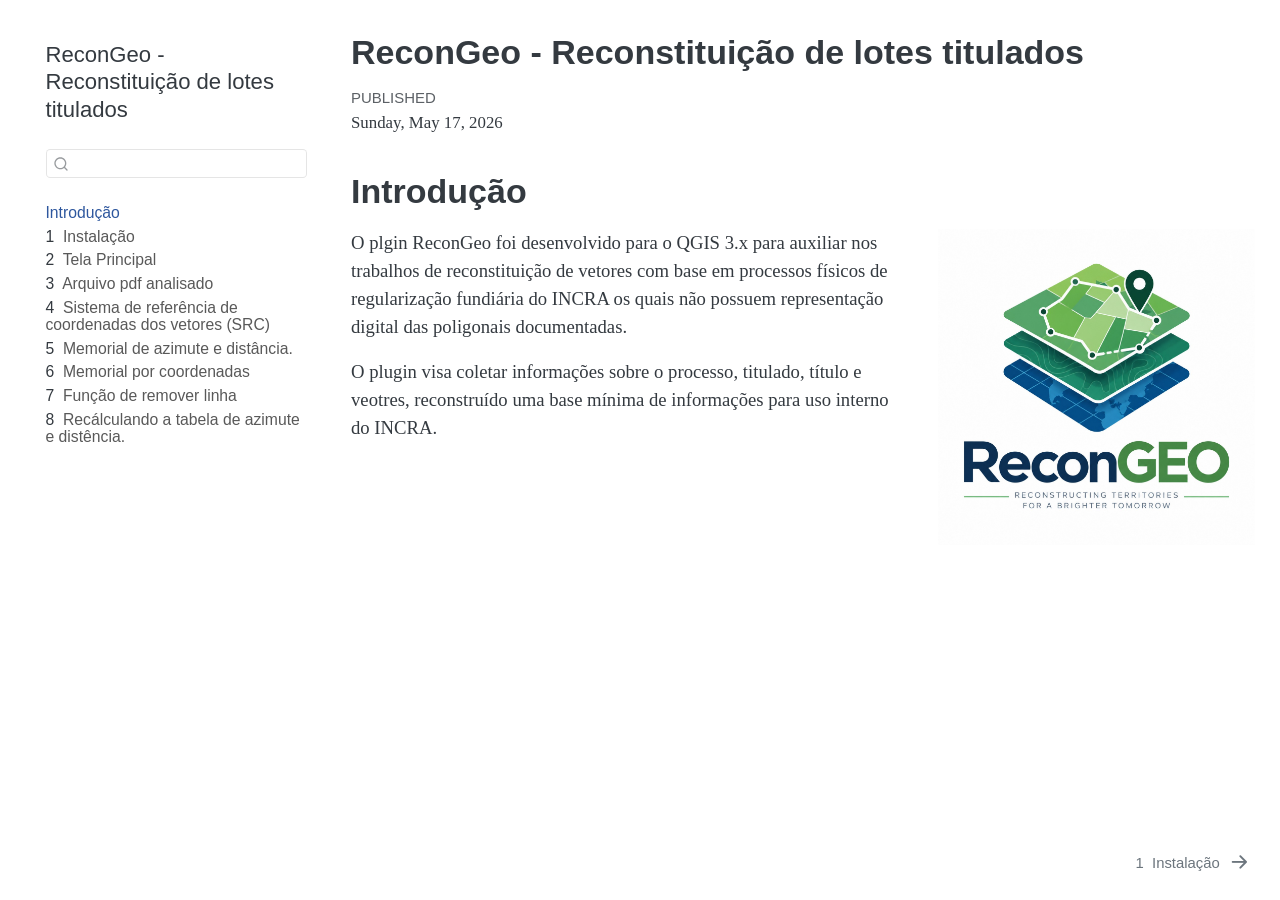
==== docs/index.html @ d29b4bd7 "manual" ====
<!DOCTYPE html>
<html xmlns="http://www.w3.org/1999/xhtml" lang="en" xml:lang="en"><head>

<meta charset="utf-8">
<meta name="generator" content="quarto-1.8.24">

<meta name="viewport" content="width=device-width, initial-scale=1.0, user-scalable=yes">


<title>ReconGeo - Reconstituição de lotes titulados</title>
<style>
code{white-space: pre-wrap;}
span.smallcaps{font-variant: small-caps;}
div.columns{display: flex; gap: min(4vw, 1.5em);}
div.column{flex: auto; overflow-x: auto;}
div.hanging-indent{margin-left: 1.5em; text-indent: -1.5em;}
ul.task-list{list-style: none;}
ul.task-list li input[type="checkbox"] {
  width: 0.8em;
  margin: 0 0.8em 0.2em -1em; /* quarto-specific, see https://github.com/quarto-dev/quarto-cli/issues/4556 */ 
  vertical-align: middle;
}
</style>


<script src="site_libs/quarto-nav/quarto-nav.js"></script>
<script src="site_libs/quarto-nav/headroom.min.js"></script>
<script src="site_libs/clipboard/clipboard.min.js"></script>
<script src="site_libs/quarto-search/autocomplete.umd.js"></script>
<script src="site_libs/quarto-search/fuse.min.js"></script>
<script src="site_libs/quarto-search/quarto-search.js"></script>
<meta name="quarto:offset" content="./">
<link href="./isntalacao.html" rel="next">
<script src="site_libs/quarto-html/quarto.js" type="module"></script>
<script src="site_libs/quarto-html/tabsets/tabsets.js" type="module"></script>
<script src="site_libs/quarto-html/axe/axe-check.js" type="module"></script>
<script src="site_libs/quarto-html/popper.min.js"></script>
<script src="site_libs/quarto-html/tippy.umd.min.js"></script>
<script src="site_libs/quarto-html/anchor.min.js"></script>
<link href="site_libs/quarto-html/tippy.css" rel="stylesheet">
<link href="site_libs/quarto-html/quarto-syntax-highlighting-dc55a5b9e770e841cd82e46aadbfb9b0.css" rel="stylesheet" id="quarto-text-highlighting-styles">
<script src="site_libs/bootstrap/bootstrap.min.js"></script>
<link href="site_libs/bootstrap/bootstrap-icons.css" rel="stylesheet">
<link href="site_libs/bootstrap/bootstrap-c8e075446336661fae715156f8f5d951.min.css" rel="stylesheet" append-hash="true" id="quarto-bootstrap" data-mode="light">
<script id="quarto-search-options" type="application/json">{
  "location": "sidebar",
  "copy-button": false,
  "collapse-after": 3,
  "panel-placement": "start",
  "type": "textbox",
  "limit": 50,
  "keyboard-shortcut": [
    "f",
    "/",
    "s"
  ],
  "show-item-context": false,
  "language": {
    "search-no-results-text": "No results",
    "search-matching-documents-text": "matching documents",
    "search-copy-link-title": "Copy link to search",
    "search-hide-matches-text": "Hide additional matches",
    "search-more-match-text": "more match in this document",
    "search-more-matches-text": "more matches in this document",
    "search-clear-button-title": "Clear",
    "search-text-placeholder": "",
    "search-detached-cancel-button-title": "Cancel",
    "search-submit-button-title": "Submit",
    "search-label": "Search"
  }
}</script>


<link rel="stylesheet" href="style.css">
</head>

<body class="nav-sidebar floating quarto-light">

<div id="quarto-search-results"></div>
  <header id="quarto-header" class="headroom fixed-top">
  <nav class="quarto-secondary-nav">
    <div class="container-fluid d-flex">
      <button type="button" class="quarto-btn-toggle btn" data-bs-toggle="collapse" role="button" data-bs-target=".quarto-sidebar-collapse-item" aria-controls="quarto-sidebar" aria-expanded="false" aria-label="Toggle sidebar navigation" onclick="if (window.quartoToggleHeadroom) { window.quartoToggleHeadroom(); }">
        <i class="bi bi-layout-text-sidebar-reverse"></i>
      </button>
        <nav class="quarto-page-breadcrumbs" aria-label="breadcrumb"><ol class="breadcrumb"><li class="breadcrumb-item"><a href="./index.html">Introdução</a></li></ol></nav>
        <a class="flex-grow-1" role="navigation" data-bs-toggle="collapse" data-bs-target=".quarto-sidebar-collapse-item" aria-controls="quarto-sidebar" aria-expanded="false" aria-label="Toggle sidebar navigation" onclick="if (window.quartoToggleHeadroom) { window.quartoToggleHeadroom(); }">      
        </a>
      <button type="button" class="btn quarto-search-button" aria-label="Search" onclick="window.quartoOpenSearch();">
        <i class="bi bi-search"></i>
      </button>
    </div>
  </nav>
</header>
<!-- content -->
<div id="quarto-content" class="quarto-container page-columns page-rows-contents page-layout-full">
<!-- sidebar -->
  <nav id="quarto-sidebar" class="sidebar collapse collapse-horizontal quarto-sidebar-collapse-item sidebar-navigation floating overflow-auto">
    <div class="pt-lg-2 mt-2 text-left sidebar-header sidebar-header-stacked">
      <a href="./index.html" class="sidebar-logo-link">
      </a>
    <div class="sidebar-title mb-0 py-0">
      <a href="./">ReconGeo - Reconstituição de lotes titulados</a> 
    </div>
      </div>
        <div class="mt-2 flex-shrink-0 align-items-center">
        <div class="sidebar-search">
        <div id="quarto-search" class="" title="Search"></div>
        </div>
        </div>
    <div class="sidebar-menu-container"> 
    <ul class="list-unstyled mt-1">
        <li class="sidebar-item">
  <div class="sidebar-item-container"> 
  <a href="./index.html" class="sidebar-item-text sidebar-link active">
 <span class="menu-text">Introdução</span></a>
  </div>
</li>
        <li class="sidebar-item">
  <div class="sidebar-item-container"> 
  <a href="./isntalacao.html" class="sidebar-item-text sidebar-link">
 <span class="menu-text"><span class="chapter-number">1</span>&nbsp; <span class="chapter-title">Instalação</span></span></a>
  </div>
</li>
        <li class="sidebar-item">
  <div class="sidebar-item-container"> 
  <a href="./tela-principal.html" class="sidebar-item-text sidebar-link">
 <span class="menu-text"><span class="chapter-number">2</span>&nbsp; <span class="chapter-title">Tela Principal</span></span></a>
  </div>
</li>
        <li class="sidebar-item">
  <div class="sidebar-item-container"> 
  <a href="./analise-inicial.html" class="sidebar-item-text sidebar-link">
 <span class="menu-text"><span class="chapter-number">3</span>&nbsp; <span class="chapter-title">Arquivo pdf analisado</span></span></a>
  </div>
</li>
        <li class="sidebar-item">
  <div class="sidebar-item-container"> 
  <a href="./src.html" class="sidebar-item-text sidebar-link">
 <span class="menu-text"><span class="chapter-number">4</span>&nbsp; <span class="chapter-title">Sistema de referência de coordenadas dos vetores (SRC)</span></span></a>
  </div>
</li>
        <li class="sidebar-item">
  <div class="sidebar-item-container"> 
  <a href="./az-dist.html" class="sidebar-item-text sidebar-link">
 <span class="menu-text"><span class="chapter-number">5</span>&nbsp; <span class="chapter-title">Memorial de azimute e distância.</span></span></a>
  </div>
</li>
        <li class="sidebar-item">
  <div class="sidebar-item-container"> 
  <a href="./coord.html" class="sidebar-item-text sidebar-link">
 <span class="menu-text"><span class="chapter-number">6</span>&nbsp; <span class="chapter-title">Memorial por coordenadas</span></span></a>
  </div>
</li>
        <li class="sidebar-item">
  <div class="sidebar-item-container"> 
  <a href="./del-linha.html" class="sidebar-item-text sidebar-link">
 <span class="menu-text"><span class="chapter-number">7</span>&nbsp; <span class="chapter-title">Função de remover linha</span></span></a>
  </div>
</li>
        <li class="sidebar-item">
  <div class="sidebar-item-container"> 
  <a href="./recalc.html" class="sidebar-item-text sidebar-link">
 <span class="menu-text"><span class="chapter-number">8</span>&nbsp; <span class="chapter-title">Recálculando a tabela de azimute e distência.</span></span></a>
  </div>
</li>
    </ul>
    </div>
</nav>
<div id="quarto-sidebar-glass" class="quarto-sidebar-collapse-item" data-bs-toggle="collapse" data-bs-target=".quarto-sidebar-collapse-item"></div>
<!-- margin-sidebar -->
    
<!-- main -->
<main class="content column-page-right" id="quarto-document-content">

<header id="title-block-header" class="quarto-title-block default">
<div class="quarto-title">
<h1 class="title">ReconGeo - Reconstituição de lotes titulados</h1>
</div>



<div class="quarto-title-meta column-page-right">

    
    <div>
    <div class="quarto-title-meta-heading">Published</div>
    <div class="quarto-title-meta-contents">
      <p class="date">Sunday, May 17, 2026</p>
    </div>
  </div>
  
    
  </div>
  


</header>



<section id="introdução" class="level1 unnumbered">
<h1 class="unnumbered">Introdução</h1><p><img src="../a7904fab-bea6-479f-a5d4-8832a9055c73.jpeg" title="ReconGeo - Reconstituição de lotes titulados" class="quarto-cover-image nolightbox img-fluid"></p>
<p>O plgin ReconGeo foi desenvolvido para o QGIS 3.x para auxiliar nos trabalhos de reconstituição de vetores com base em processos físicos de regularização fundiária do INCRA os quais não possuem representação digital das poligonais documentadas.</p>
<p>O plugin visa coletar informações sobre o processo, titulado, título e veotres, reconstruído uma base mínima de informações para uso interno do INCRA.</p>


</section>

</main> <!-- /main -->
<script id="quarto-html-after-body" type="application/javascript">
  window.document.addEventListener("DOMContentLoaded", function (event) {
    const icon = "";
    const anchorJS = new window.AnchorJS();
    anchorJS.options = {
      placement: 'right',
      icon: icon
    };
    anchorJS.add('.anchored');
    const isCodeAnnotation = (el) => {
      for (const clz of el.classList) {
        if (clz.startsWith('code-annotation-')) {                     
          return true;
        }
      }
      return false;
    }
    const onCopySuccess = function(e) {
      // button target
      const button = e.trigger;
      // don't keep focus
      button.blur();
      // flash "checked"
      button.classList.add('code-copy-button-checked');
      var currentTitle = button.getAttribute("title");
      button.setAttribute("title", "Copied!");
      let tooltip;
      if (window.bootstrap) {
        button.setAttribute("data-bs-toggle", "tooltip");
        button.setAttribute("data-bs-placement", "left");
        button.setAttribute("data-bs-title", "Copied!");
        tooltip = new bootstrap.Tooltip(button, 
          { trigger: "manual", 
            customClass: "code-copy-button-tooltip",
            offset: [0, -8]});
        tooltip.show();    
      }
      setTimeout(function() {
        if (tooltip) {
          tooltip.hide();
          button.removeAttribute("data-bs-title");
          button.removeAttribute("data-bs-toggle");
          button.removeAttribute("data-bs-placement");
        }
        button.setAttribute("title", currentTitle);
        button.classList.remove('code-copy-button-checked');
      }, 1000);
      // clear code selection
      e.clearSelection();
    }
    const getTextToCopy = function(trigger) {
      const outerScaffold = trigger.parentElement.cloneNode(true);
      const codeEl = outerScaffold.querySelector('code');
      for (const childEl of codeEl.children) {
        if (isCodeAnnotation(childEl)) {
          childEl.remove();
        }
      }
      return codeEl.innerText;
    }
    const clipboard = new window.ClipboardJS('.code-copy-button:not([data-in-quarto-modal])', {
      text: getTextToCopy
    });
    clipboard.on('success', onCopySuccess);
    if (window.document.getElementById('quarto-embedded-source-code-modal')) {
      const clipboardModal = new window.ClipboardJS('.code-copy-button[data-in-quarto-modal]', {
        text: getTextToCopy,
        container: window.document.getElementById('quarto-embedded-source-code-modal')
      });
      clipboardModal.on('success', onCopySuccess);
    }
      var localhostRegex = new RegExp(/^(?:http|https):\/\/localhost\:?[0-9]*\//);
      var mailtoRegex = new RegExp(/^mailto:/);
        var filterRegex = new RegExp('/' + window.location.host + '/');
      var isInternal = (href) => {
          return filterRegex.test(href) || localhostRegex.test(href) || mailtoRegex.test(href);
      }
      // Inspect non-navigation links and adorn them if external
     var links = window.document.querySelectorAll('a[href]:not(.nav-link):not(.navbar-brand):not(.toc-action):not(.sidebar-link):not(.sidebar-item-toggle):not(.pagination-link):not(.no-external):not([aria-hidden]):not(.dropdown-item):not(.quarto-navigation-tool):not(.about-link)');
      for (var i=0; i<links.length; i++) {
        const link = links[i];
        if (!isInternal(link.href)) {
          // undo the damage that might have been done by quarto-nav.js in the case of
          // links that we want to consider external
          if (link.dataset.originalHref !== undefined) {
            link.href = link.dataset.originalHref;
          }
            // target, if specified
            link.setAttribute("target", "_blank");
            if (link.getAttribute("rel") === null) {
              link.setAttribute("rel", "noopener");
            }
        }
      }
    function tippyHover(el, contentFn, onTriggerFn, onUntriggerFn) {
      const config = {
        allowHTML: true,
        maxWidth: 500,
        delay: 100,
        arrow: false,
        appendTo: function(el) {
            return el.parentElement;
        },
        interactive: true,
        interactiveBorder: 10,
        theme: 'quarto',
        placement: 'bottom-start',
      };
      if (contentFn) {
        config.content = contentFn;
      }
      if (onTriggerFn) {
        config.onTrigger = onTriggerFn;
      }
      if (onUntriggerFn) {
        config.onUntrigger = onUntriggerFn;
      }
      window.tippy(el, config); 
    }
    const noterefs = window.document.querySelectorAll('a[role="doc-noteref"]');
    for (var i=0; i<noterefs.length; i++) {
      const ref = noterefs[i];
      tippyHover(ref, function() {
        // use id or data attribute instead here
        let href = ref.getAttribute('data-footnote-href') || ref.getAttribute('href');
        try { href = new URL(href).hash; } catch {}
        const id = href.replace(/^#\/?/, "");
        const note = window.document.getElementById(id);
        if (note) {
          return note.innerHTML;
        } else {
          return "";
        }
      });
    }
    const xrefs = window.document.querySelectorAll('a.quarto-xref');
    const processXRef = (id, note) => {
      // Strip column container classes
      const stripColumnClz = (el) => {
        el.classList.remove("page-full", "page-columns");
        if (el.children) {
          for (const child of el.children) {
            stripColumnClz(child);
          }
        }
      }
      stripColumnClz(note)
      if (id === null || id.startsWith('sec-')) {
        // Special case sections, only their first couple elements
        const container = document.createElement("div");
        if (note.children && note.children.length > 2) {
          container.appendChild(note.children[0].cloneNode(true));
          for (let i = 1; i < note.children.length; i++) {
            const child = note.children[i];
            if (child.tagName === "P" && child.innerText === "") {
              continue;
            } else {
              container.appendChild(child.cloneNode(true));
              break;
            }
          }
          if (window.Quarto?.typesetMath) {
            window.Quarto.typesetMath(container);
          }
          return container.innerHTML
        } else {
          if (window.Quarto?.typesetMath) {
            window.Quarto.typesetMath(note);
          }
          return note.innerHTML;
        }
      } else {
        // Remove any anchor links if they are present
        const anchorLink = note.querySelector('a.anchorjs-link');
        if (anchorLink) {
          anchorLink.remove();
        }
        if (window.Quarto?.typesetMath) {
          window.Quarto.typesetMath(note);
        }
        if (note.classList.contains("callout")) {
          return note.outerHTML;
        } else {
          return note.innerHTML;
        }
      }
    }
    for (var i=0; i<xrefs.length; i++) {
      const xref = xrefs[i];
      tippyHover(xref, undefined, function(instance) {
        instance.disable();
        let url = xref.getAttribute('href');
        let hash = undefined; 
        if (url.startsWith('#')) {
          hash = url;
        } else {
          try { hash = new URL(url).hash; } catch {}
        }
        if (hash) {
          const id = hash.replace(/^#\/?/, "");
          const note = window.document.getElementById(id);
          if (note !== null) {
            try {
              const html = processXRef(id, note.cloneNode(true));
              instance.setContent(html);
            } finally {
              instance.enable();
              instance.show();
            }
          } else {
            // See if we can fetch this
            fetch(url.split('#')[0])
            .then(res => res.text())
            .then(html => {
              const parser = new DOMParser();
              const htmlDoc = parser.parseFromString(html, "text/html");
              const note = htmlDoc.getElementById(id);
              if (note !== null) {
                const html = processXRef(id, note);
                instance.setContent(html);
              } 
            }).finally(() => {
              instance.enable();
              instance.show();
            });
          }
        } else {
          // See if we can fetch a full url (with no hash to target)
          // This is a special case and we should probably do some content thinning / targeting
          fetch(url)
          .then(res => res.text())
          .then(html => {
            const parser = new DOMParser();
            const htmlDoc = parser.parseFromString(html, "text/html");
            const note = htmlDoc.querySelector('main.content');
            if (note !== null) {
              // This should only happen for chapter cross references
              // (since there is no id in the URL)
              // remove the first header
              if (note.children.length > 0 && note.children[0].tagName === "HEADER") {
                note.children[0].remove();
              }
              const html = processXRef(null, note);
              instance.setContent(html);
            } 
          }).finally(() => {
            instance.enable();
            instance.show();
          });
        }
      }, function(instance) {
      });
    }
        let selectedAnnoteEl;
        const selectorForAnnotation = ( cell, annotation) => {
          let cellAttr = 'data-code-cell="' + cell + '"';
          let lineAttr = 'data-code-annotation="' +  annotation + '"';
          const selector = 'span[' + cellAttr + '][' + lineAttr + ']';
          return selector;
        }
        const selectCodeLines = (annoteEl) => {
          const doc = window.document;
          const targetCell = annoteEl.getAttribute("data-target-cell");
          const targetAnnotation = annoteEl.getAttribute("data-target-annotation");
          const annoteSpan = window.document.querySelector(selectorForAnnotation(targetCell, targetAnnotation));
          const lines = annoteSpan.getAttribute("data-code-lines").split(",");
          const lineIds = lines.map((line) => {
            return targetCell + "-" + line;
          })
          let top = null;
          let height = null;
          let parent = null;
          if (lineIds.length > 0) {
              //compute the position of the single el (top and bottom and make a div)
              const el = window.document.getElementById(lineIds[0]);
              top = el.offsetTop;
              height = el.offsetHeight;
              parent = el.parentElement.parentElement;
            if (lineIds.length > 1) {
              const lastEl = window.document.getElementById(lineIds[lineIds.length - 1]);
              const bottom = lastEl.offsetTop + lastEl.offsetHeight;
              height = bottom - top;
            }
            if (top !== null && height !== null && parent !== null) {
              // cook up a div (if necessary) and position it 
              let div = window.document.getElementById("code-annotation-line-highlight");
              if (div === null) {
                div = window.document.createElement("div");
                div.setAttribute("id", "code-annotation-line-highlight");
                div.style.position = 'absolute';
                parent.appendChild(div);
              }
              div.style.top = top - 2 + "px";
              div.style.height = height + 4 + "px";
              div.style.left = 0;
              let gutterDiv = window.document.getElementById("code-annotation-line-highlight-gutter");
              if (gutterDiv === null) {
                gutterDiv = window.document.createElement("div");
                gutterDiv.setAttribute("id", "code-annotation-line-highlight-gutter");
                gutterDiv.style.position = 'absolute';
                const codeCell = window.document.getElementById(targetCell);
                const gutter = codeCell.querySelector('.code-annotation-gutter');
                gutter.appendChild(gutterDiv);
              }
              gutterDiv.style.top = top - 2 + "px";
              gutterDiv.style.height = height + 4 + "px";
            }
            selectedAnnoteEl = annoteEl;
          }
        };
        const unselectCodeLines = () => {
          const elementsIds = ["code-annotation-line-highlight", "code-annotation-line-highlight-gutter"];
          elementsIds.forEach((elId) => {
            const div = window.document.getElementById(elId);
            if (div) {
              div.remove();
            }
          });
          selectedAnnoteEl = undefined;
        };
          // Handle positioning of the toggle
      window.addEventListener(
        "resize",
        throttle(() => {
          elRect = undefined;
          if (selectedAnnoteEl) {
            selectCodeLines(selectedAnnoteEl);
          }
        }, 10)
      );
      function throttle(fn, ms) {
      let throttle = false;
      let timer;
        return (...args) => {
          if(!throttle) { // first call gets through
              fn.apply(this, args);
              throttle = true;
          } else { // all the others get throttled
              if(timer) clearTimeout(timer); // cancel #2
              timer = setTimeout(() => {
                fn.apply(this, args);
                timer = throttle = false;
              }, ms);
          }
        };
      }
        // Attach click handler to the DT
        const annoteDls = window.document.querySelectorAll('dt[data-target-cell]');
        for (const annoteDlNode of annoteDls) {
          annoteDlNode.addEventListener('click', (event) => {
            const clickedEl = event.target;
            if (clickedEl !== selectedAnnoteEl) {
              unselectCodeLines();
              const activeEl = window.document.querySelector('dt[data-target-cell].code-annotation-active');
              if (activeEl) {
                activeEl.classList.remove('code-annotation-active');
              }
              selectCodeLines(clickedEl);
              clickedEl.classList.add('code-annotation-active');
            } else {
              // Unselect the line
              unselectCodeLines();
              clickedEl.classList.remove('code-annotation-active');
            }
          });
        }
    const findCites = (el) => {
      const parentEl = el.parentElement;
      if (parentEl) {
        const cites = parentEl.dataset.cites;
        if (cites) {
          return {
            el,
            cites: cites.split(' ')
          };
        } else {
          return findCites(el.parentElement)
        }
      } else {
        return undefined;
      }
    };
    var bibliorefs = window.document.querySelectorAll('a[role="doc-biblioref"]');
    for (var i=0; i<bibliorefs.length; i++) {
      const ref = bibliorefs[i];
      const citeInfo = findCites(ref);
      if (citeInfo) {
        tippyHover(citeInfo.el, function() {
          var popup = window.document.createElement('div');
          citeInfo.cites.forEach(function(cite) {
            var citeDiv = window.document.createElement('div');
            citeDiv.classList.add('hanging-indent');
            citeDiv.classList.add('csl-entry');
            var biblioDiv = window.document.getElementById('ref-' + cite);
            if (biblioDiv) {
              citeDiv.innerHTML = biblioDiv.innerHTML;
            }
            popup.appendChild(citeDiv);
          });
          return popup.innerHTML;
        });
      }
    }
  });
  </script>
<nav class="page-navigation column-page-right">
  <div class="nav-page nav-page-previous">
  </div>
  <div class="nav-page nav-page-next">
      <a href="./isntalacao.html" class="pagination-link" aria-label="Instalação">
        <span class="nav-page-text"><span class="chapter-number">1</span>&nbsp; <span class="chapter-title">Instalação</span></span> <i class="bi bi-arrow-right-short"></i>
      </a>
  </div>
</nav>
</div> <!-- /content -->




</body></html>
---- docs/site_libs/quarto-html/tippy.css ----
.tippy-box[data-animation=fade][data-state=hidden]{opacity:0}[data-tippy-root]{max-width:calc(100vw - 10px)}.tippy-box{position:relative;background-color:#333;color:#fff;border-radius:4px;font-size:14px;line-height:1.4;white-space:normal;outline:0;transition-property:transform,visibility,opacity}.tippy-box[data-placement^=top]>.tippy-arrow{bottom:0}.tippy-box[data-placement^=top]>.tippy-arrow:before{bottom:-7px;left:0;border-width:8px 8px 0;border-top-color:initial;transform-origin:center top}.tippy-box[data-placement^=bottom]>.tippy-arrow{top:0}.tippy-box[data-placement^=bottom]>.tippy-arrow:before{top:-7px;left:0;border-width:0 8px 8px;border-bottom-color:initial;transform-origin:center bottom}.tippy-box[data-placement^=left]>.tippy-arrow{right:0}.tippy-box[data-placement^=left]>.tippy-arrow:before{border-width:8px 0 8px 8px;border-left-color:initial;right:-7px;transform-origin:center left}.tippy-box[data-placement^=right]>.tippy-arrow{left:0}.tippy-box[data-placement^=right]>.tippy-arrow:before{left:-7px;border-width:8px 8px 8px 0;border-right-color:initial;transform-origin:center right}.tippy-box[data-inertia][data-state=visible]{transition-timing-function:cubic-bezier(.54,1.5,.38,1.11)}.tippy-arrow{width:16px;height:16px;color:#333}.tippy-arrow:before{content:"";position:absolute;border-color:transparent;border-style:solid}.tippy-content{position:relative;padding:5px 9px;z-index:1}
---- docs/site_libs/quarto-html/quarto-syntax-highlighting-dc55a5b9e770e841cd82e46aadbfb9b0.css ----
/* quarto syntax highlight colors */
:root {
  --quarto-hl-ot-color: #003B4F;
  --quarto-hl-at-color: #657422;
  --quarto-hl-ss-color: #20794D;
  --quarto-hl-an-color: #5E5E5E;
  --quarto-hl-fu-color: #4758AB;
  --quarto-hl-st-color: #20794D;
  --quarto-hl-cf-color: #003B4F;
  --quarto-hl-op-color: #5E5E5E;
  --quarto-hl-er-color: #AD0000;
  --quarto-hl-bn-color: #AD0000;
  --quarto-hl-al-color: #AD0000;
  --quarto-hl-va-color: #111111;
  --quarto-hl-bu-color: inherit;
  --quarto-hl-ex-color: inherit;
  --quarto-hl-pp-color: #AD0000;
  --quarto-hl-in-color: #5E5E5E;
  --quarto-hl-vs-color: #20794D;
  --quarto-hl-wa-color: #5E5E5E;
  --quarto-hl-do-color: #5E5E5E;
  --quarto-hl-im-color: #00769E;
  --quarto-hl-ch-color: #20794D;
  --quarto-hl-dt-color: #AD0000;
  --quarto-hl-fl-color: #AD0000;
  --quarto-hl-co-color: #5E5E5E;
  --quarto-hl-cv-color: #5E5E5E;
  --quarto-hl-cn-color: #8f5902;
  --quarto-hl-sc-color: #5E5E5E;
  --quarto-hl-dv-color: #AD0000;
  --quarto-hl-kw-color: #003B4F;
}

/* other quarto variables */
:root {
  --quarto-font-monospace: SFMono-Regular, Menlo, Monaco, Consolas, "Liberation Mono", "Courier New", monospace;
}

/* syntax highlight based on Pandoc's rules */
pre > code.sourceCode > span {
  color: #003B4F;
}

code.sourceCode > span {
  color: #003B4F;
}

div.sourceCode,
div.sourceCode pre.sourceCode {
  color: #003B4F;
}

/* Normal */
code span {
  color: #003B4F;
}

/* Alert */
code span.al {
  color: #AD0000;
  font-style: inherit;
}

/* Annotation */
code span.an {
  color: #5E5E5E;
  font-style: inherit;
}

/* Attribute */
code span.at {
  color: #657422;
  font-style: inherit;
}

/* BaseN */
code span.bn {
  color: #AD0000;
  font-style: inherit;
}

/* BuiltIn */
code span.bu {
  font-style: inherit;
}

/* ControlFlow */
code span.cf {
  color: #003B4F;
  font-weight: bold;
  font-style: inherit;
}

/* Char */
code span.ch {
  color: #20794D;
  font-style: inherit;
}

/* Constant */
code span.cn {
  color: #8f5902;
  font-style: inherit;
}

/* Comment */
code span.co {
  color: #5E5E5E;
  font-style: inherit;
}

/* CommentVar */
code span.cv {
  color: #5E5E5E;
  font-style: italic;
}

/* Documentation */
code span.do {
  color: #5E5E5E;
  font-style: italic;
}

/* DataType */
code span.dt {
  color: #AD0000;
  font-style: inherit;
}

/* DecVal */
code span.dv {
  color: #AD0000;
  font-style: inherit;
}

/* Error */
code span.er {
  color: #AD0000;
  font-style: inherit;
}

/* Extension */
code span.ex {
  font-style: inherit;
}

/* Float */
code span.fl {
  color: #AD0000;
  font-style: inherit;
}

/* Function */
code span.fu {
  color: #4758AB;
  font-style: inherit;
}

/* Import */
code span.im {
  color: #00769E;
  font-style: inherit;
}

/* Information */
code span.in {
  color: #5E5E5E;
  font-style: inherit;
}

/* Keyword */
code span.kw {
  color: #003B4F;
  font-weight: bold;
  font-style: inherit;
}

/* Operator */
code span.op {
  color: #5E5E5E;
  font-style: inherit;
}

/* Other */
code span.ot {
  color: #003B4F;
  font-style: inherit;
}

/* Preprocessor */
code span.pp {
  color: #AD0000;
  font-style: inherit;
}

/* SpecialChar */
code span.sc {
  color: #5E5E5E;
  font-style: inherit;
}

/* SpecialString */
code span.ss {
  color: #20794D;
  font-style: inherit;
}

/* String */
code span.st {
  color: #20794D;
  font-style: inherit;
}

/* Variable */
code span.va {
  color: #111111;
  font-style: inherit;
}

/* VerbatimString */
code span.vs {
  color: #20794D;
  font-style: inherit;
}

/* Warning */
code span.wa {
  color: #5E5E5E;
  font-style: italic;
}

.prevent-inlining {
  content: "</";
}

/*# sourceMappingURL=21f0b8dca5c347bd0a806dc2ce2adfe3.css.map */
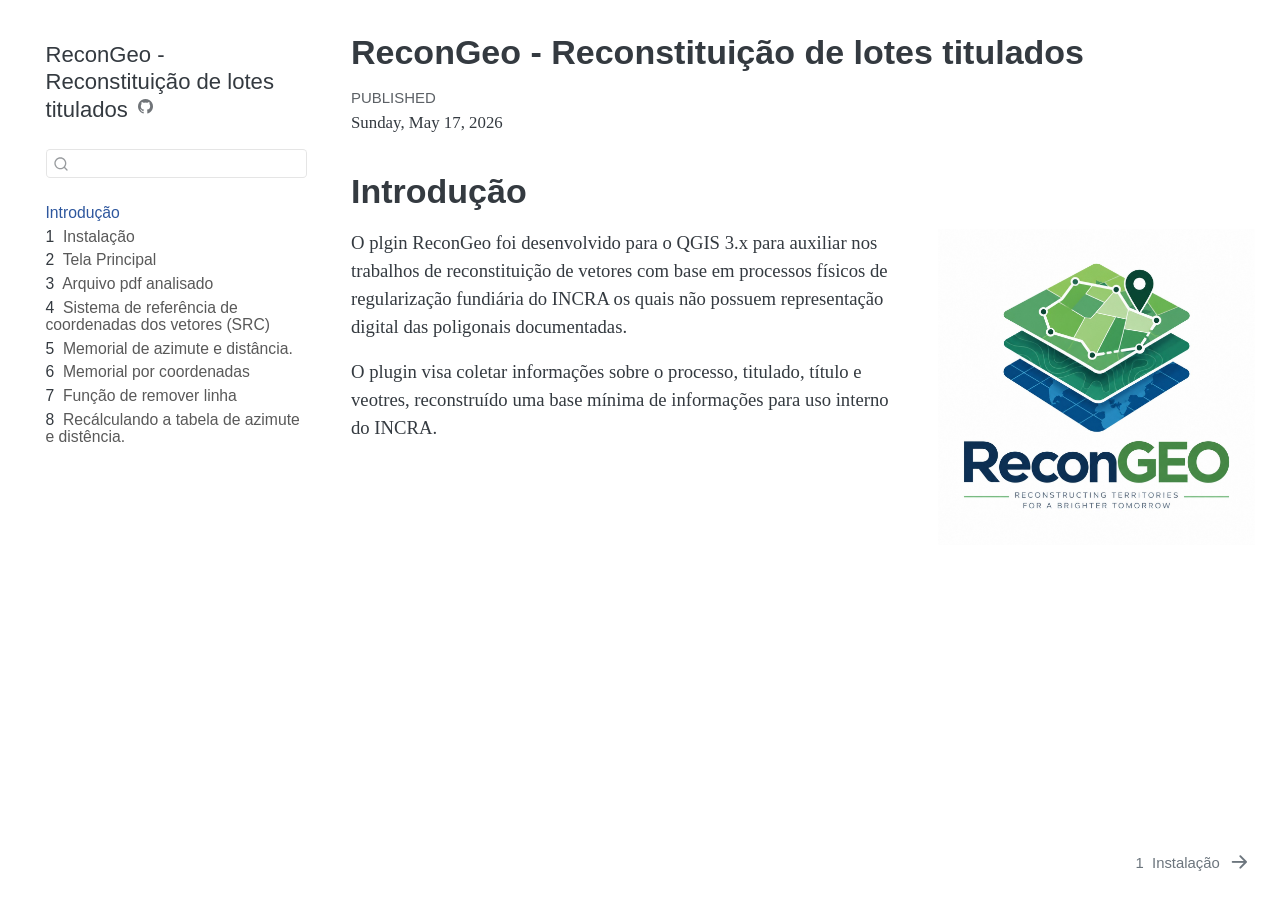
==== commit 1f587616: "edit manual" ====
--- a/docs/index.html
+++ b/docs/index.html
@@ -101,6 +101,9 @@
       </a>
     <div class="sidebar-title mb-0 py-0">
       <a href="./">ReconGeo - Reconstituição de lotes titulados</a> 
+        <div class="sidebar-tools-main">
+    <a href="https://github.com/Isr4elEly/recongeo/tree/master" title="Source Code" class="quarto-navigation-tool px-1" aria-label="Source Code"><i class="bi bi-github"></i></a>
+</div>
     </div>
       </div>
         <div class="mt-2 flex-shrink-0 align-items-center">
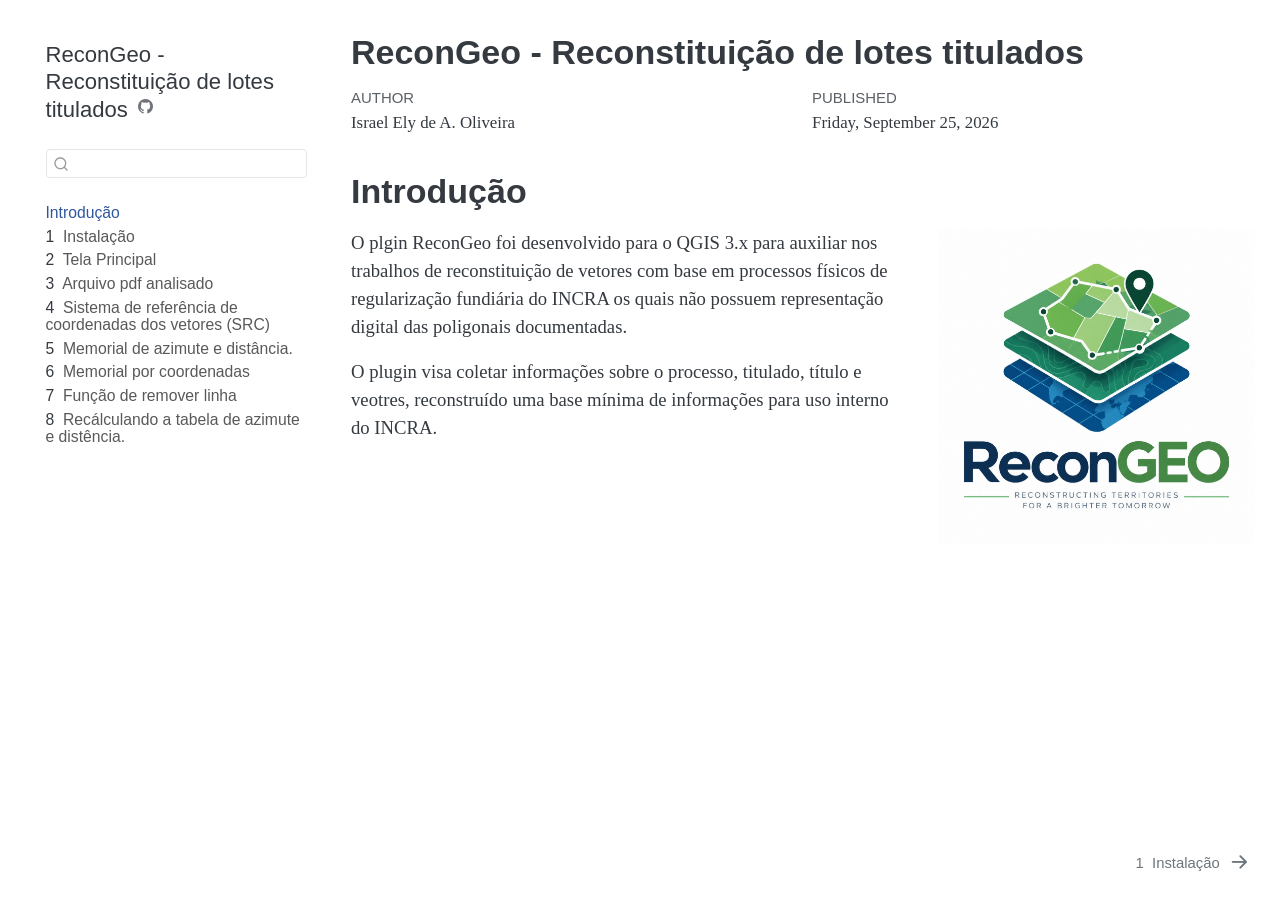
==== commit 328f33b6: "build html" ====
--- a/docs/index.html
+++ b/docs/index.html
@@ -6,6 +6,7 @@
 
 <meta name="viewport" content="width=device-width, initial-scale=1.0, user-scalable=yes">
 
+<meta name="author" content="Israel Ely de A. Oliveira">
 
 <title>ReconGeo - Reconstituição de lotes titulados</title>
 <style>
@@ -185,11 +186,17 @@
 
 <div class="quarto-title-meta column-page-right">
 
+    <div>
+    <div class="quarto-title-meta-heading">Author</div>
+    <div class="quarto-title-meta-contents">
+             <p>Israel Ely de A. Oliveira </p>
+          </div>
+  </div>
     
     <div>
     <div class="quarto-title-meta-heading">Published</div>
     <div class="quarto-title-meta-contents">
-      <p class="date">Sunday, May 17, 2026</p>
+      <p class="date">Friday, September 25, 2026</p>
     </div>
   </div>
   
@@ -203,7 +210,7 @@
 
 
 <section id="introdução" class="level1 unnumbered">
-<h1 class="unnumbered">Introdução</h1><p><img src="../a7904fab-bea6-479f-a5d4-8832a9055c73.jpeg" title="ReconGeo - Reconstituição de lotes titulados" class="quarto-cover-image nolightbox img-fluid"></p>
+<h1 class="unnumbered">Introdução</h1><p><img src="imagens/a7904fab-bea6-479f-a5d4-8832a9055c73.jpeg" title="ReconGeo - Reconstituição de lotes titulados" class="quarto-cover-image nolightbox img-fluid"></p>
 <p>O plgin ReconGeo foi desenvolvido para o QGIS 3.x para auxiliar nos trabalhos de reconstituição de vetores com base em processos físicos de regularização fundiária do INCRA os quais não possuem representação digital das poligonais documentadas.</p>
 <p>O plugin visa coletar informações sobre o processo, titulado, título e veotres, reconstruído uma base mínima de informações para uso interno do INCRA.</p>
 
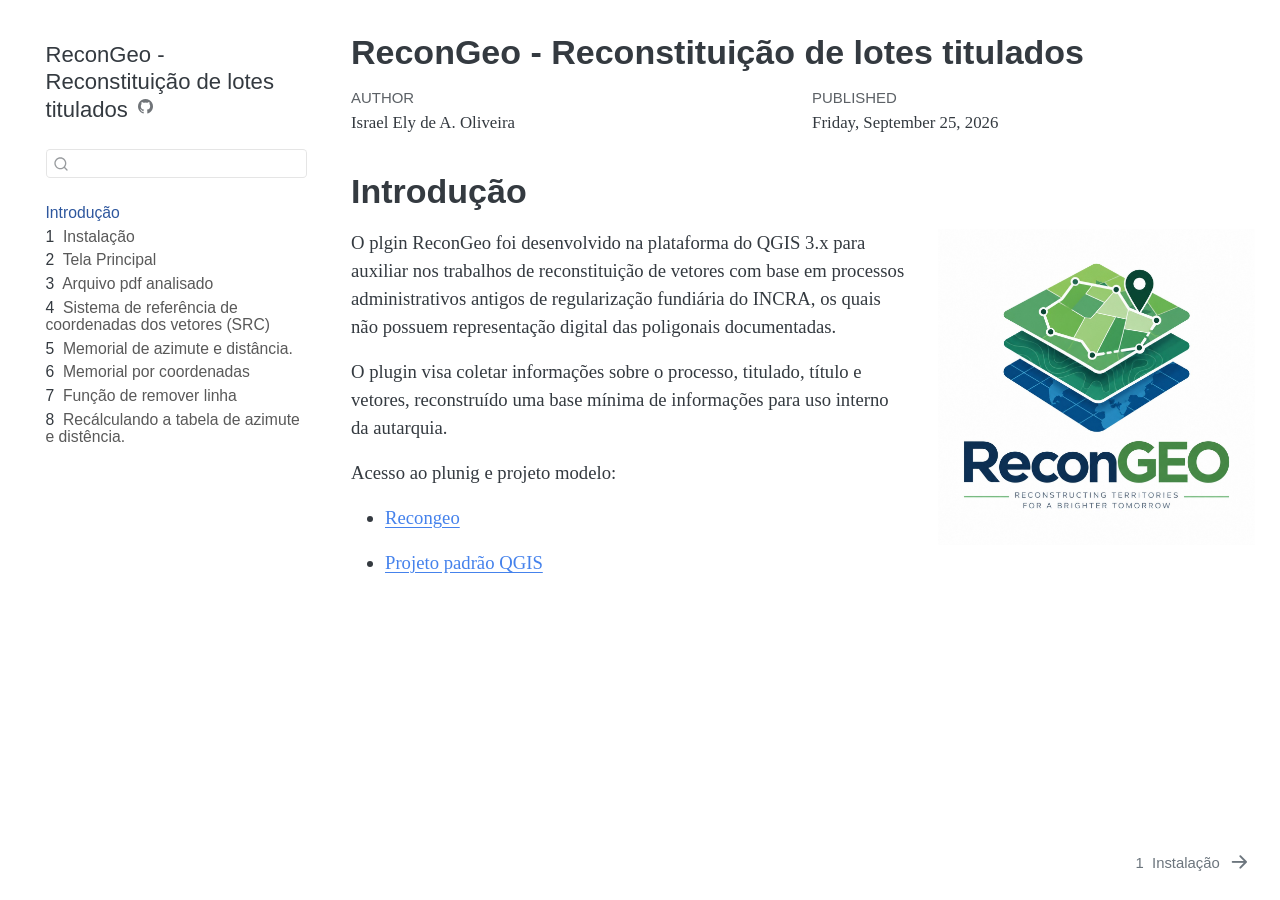
==== commit 87120beb: "nome padrão do arquivo remover caracteres especiais" ====
--- a/docs/index.html
+++ b/docs/index.html
@@ -211,8 +211,13 @@
 
 <section id="introdução" class="level1 unnumbered">
 <h1 class="unnumbered">Introdução</h1><p><img src="imagens/a7904fab-bea6-479f-a5d4-8832a9055c73.jpeg" title="ReconGeo - Reconstituição de lotes titulados" class="quarto-cover-image nolightbox img-fluid"></p>
-<p>O plgin ReconGeo foi desenvolvido para o QGIS 3.x para auxiliar nos trabalhos de reconstituição de vetores com base em processos físicos de regularização fundiária do INCRA os quais não possuem representação digital das poligonais documentadas.</p>
-<p>O plugin visa coletar informações sobre o processo, titulado, título e veotres, reconstruído uma base mínima de informações para uso interno do INCRA.</p>
+<p>O plgin ReconGeo foi desenvolvido na plataforma do QGIS 3.x para auxiliar nos trabalhos de reconstituição de vetores com base em processos administrativos antigos de regularização fundiária do INCRA, os quais não possuem representação digital das poligonais documentadas.</p>
+<p>O plugin visa coletar informações sobre o processo, titulado, título e vetores, reconstruído uma base mínima de informações para uso interno da autarquia.</p>
+<p>Acesso ao plunig e projeto modelo:</p>
+<ul>
+<li><p><a href="https://drive.google.com/file/d/1MiWyZGr0jn7lb3-R6ghV5oYr2BWx0_4o/view?usp=drive_link" target="_blank">Recongeo</a></p></li>
+<li><p><a href="https://drive.google.com/file/d/1JVTdbGzdm-xdKI0Ec-dUr0weHjVQm0fb/view?usp=sharing" target="_blank">Projeto padrão QGIS</a></p></li>
+</ul>
 
 
 </section>
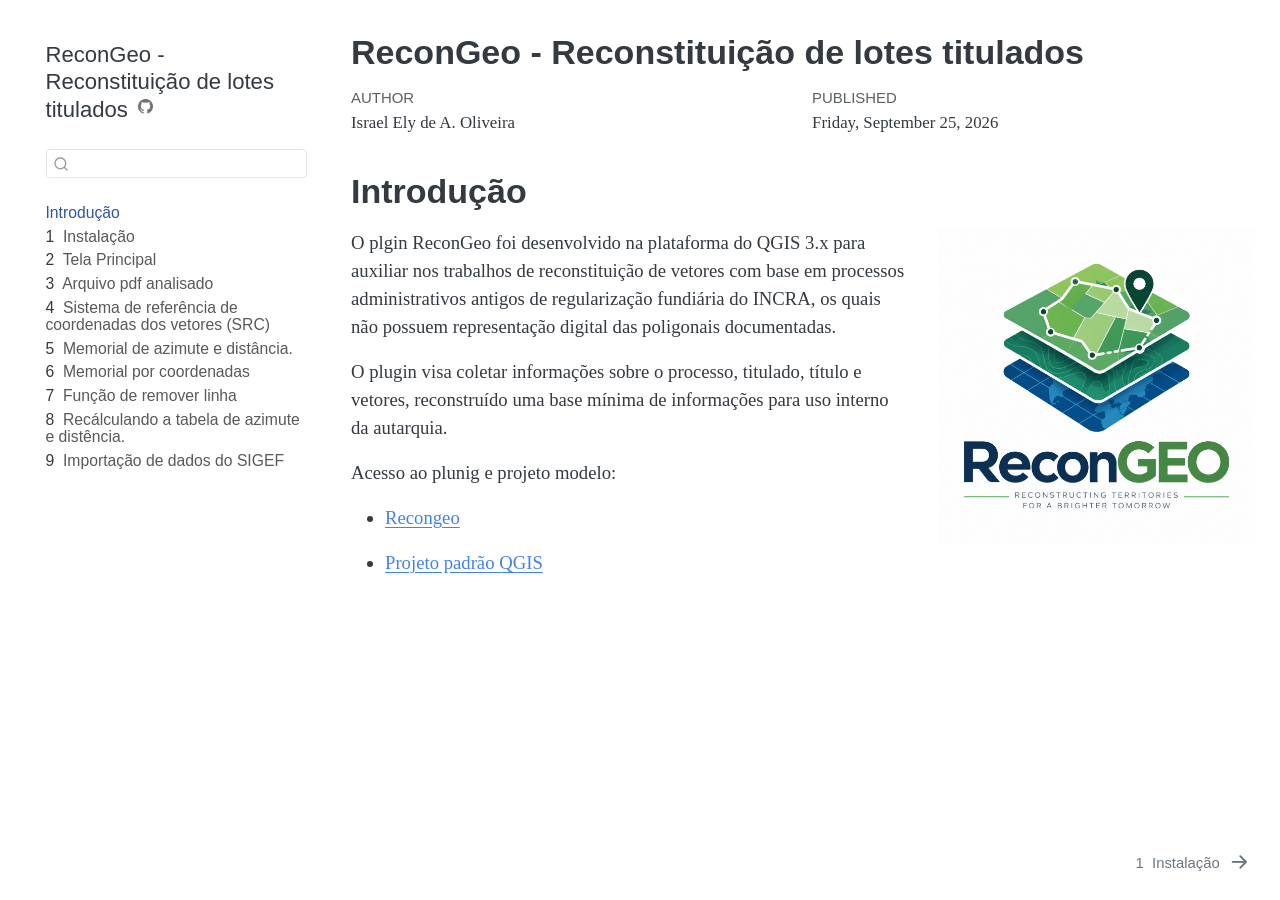
==== commit 3fce320f: "renomeando imagens" ====
--- a/docs/index.html
+++ b/docs/index.html
@@ -168,6 +168,12 @@
  <span class="menu-text"><span class="chapter-number">8</span>&nbsp; <span class="chapter-title">Recálculando a tabela de azimute e distência.</span></span></a>
   </div>
 </li>
+        <li class="sidebar-item">
+  <div class="sidebar-item-container"> 
+  <a href="./sigef_import.html" class="sidebar-item-text sidebar-link">
+ <span class="menu-text"><span class="chapter-number">9</span>&nbsp; <span class="chapter-title">Importação de dados do SIGEF</span></span></a>
+  </div>
+</li>
     </ul>
     </div>
 </nav>
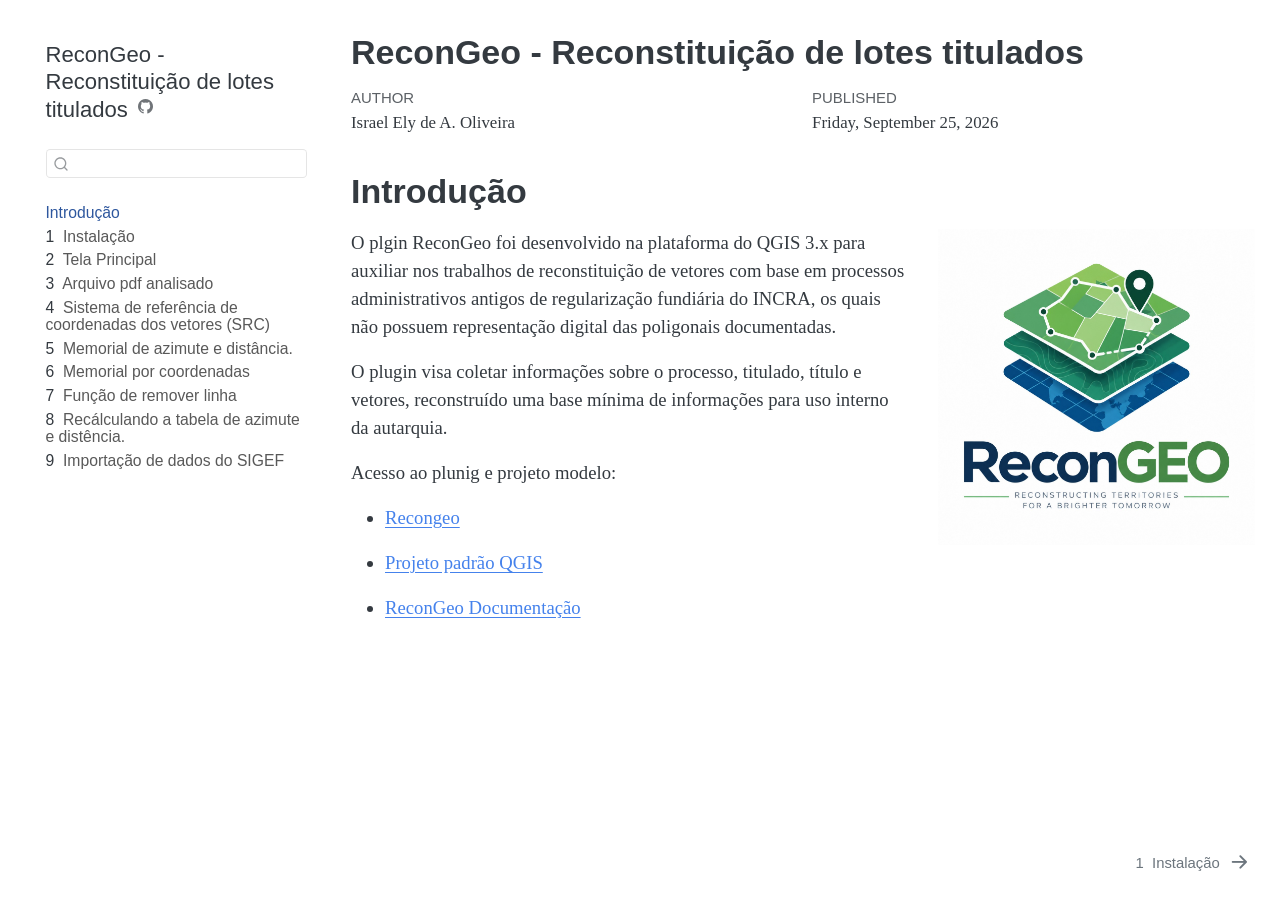
==== commit 482463ab: "doc - importar sigef" ====
--- a/docs/index.html
+++ b/docs/index.html
@@ -221,8 +221,9 @@
 <p>O plugin visa coletar informações sobre o processo, titulado, título e vetores, reconstruído uma base mínima de informações para uso interno da autarquia.</p>
 <p>Acesso ao plunig e projeto modelo:</p>
 <ul>
-<li><p><a href="https://drive.google.com/file/d/1MiWyZGr0jn7lb3-R6ghV5oYr2BWx0_4o/view?usp=drive_link" target="_blank">Recongeo</a></p></li>
+<li><p><a href="https://drive.google.com/drive/folders/1O1PRmHEdj_VPXibmPlqTQOpFA6ni38Ni?usp=sharing" target="_blank">Recongeo</a></p></li>
 <li><p><a href="https://drive.google.com/file/d/1JVTdbGzdm-xdKI0Ec-dUr0weHjVQm0fb/view?usp=sharing" target="_blank">Projeto padrão QGIS</a></p></li>
+<li><p><a href="https://isr4elely.github.io/recongeo/" target="_blank">ReconGeo Documentação</a></p></li>
 </ul>
 
 
